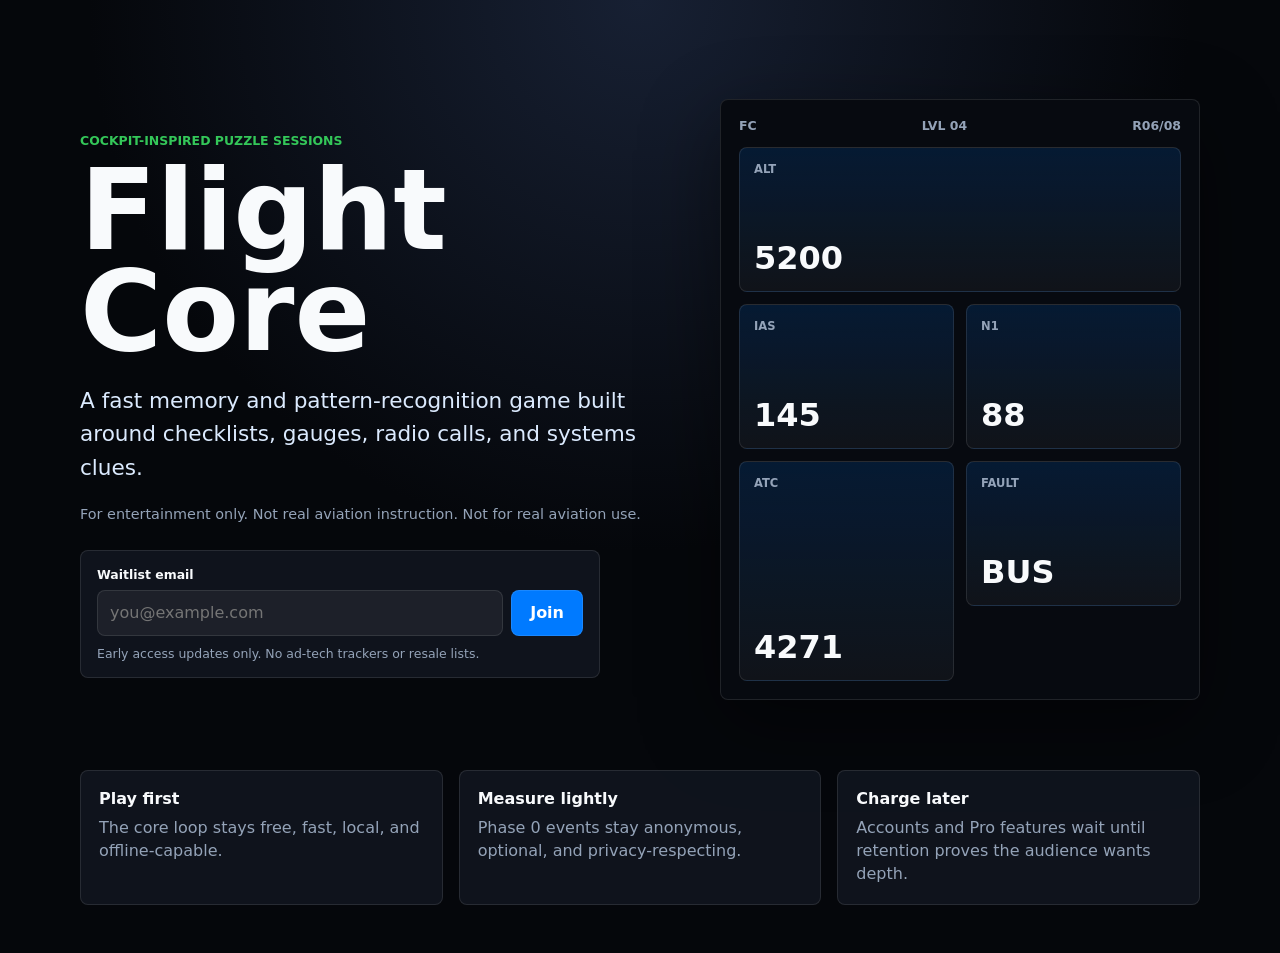
==== landing/index.html @ b2092a38 "Implement FlightCore roadmap foundation pass" ====
<!DOCTYPE html>
<html lang="en">
<head>
  <meta charset="UTF-8">
  <meta name="viewport" content="width=device-width, initial-scale=1.0">
  <title>Flight Core - Cockpit Challenge Game</title>
  <meta name="description" content="A cockpit-inspired memory challenge game for aviation and simulation enthusiasts.">
  <link rel="stylesheet" href="styles.css">
</head>
<body>
  <main class="landing-shell">
    <section class="hero" aria-labelledby="hero-title">
      <div class="hero-copy">
        <p class="eyebrow">Cockpit-inspired puzzle sessions</p>
        <h1 id="hero-title">Flight Core</h1>
        <p class="lede">A fast memory and pattern-recognition game built around checklists, gauges, radio calls, and systems clues.</p>
        <p class="disclaimer">For entertainment only. Not real aviation instruction. Not for real aviation use.</p>
        <form class="waitlist-card" action="mailto:hello@example.com" method="post" enctype="text/plain">
          <label for="waitlist-email">Waitlist email</label>
          <div class="form-row">
            <input id="waitlist-email" name="email" type="email" autocomplete="email" placeholder="you@example.com" required>
            <button type="submit">Join</button>
          </div>
          <p>Early access updates only. No ad-tech trackers or resale lists.</p>
        </form>
      </div>
      <div class="cockpit-preview" aria-label="Flight Core interface preview">
        <div class="preview-header"><span>FC</span><span>LVL 04</span><span>R06/08</span></div>
        <div class="preview-grid">
          <div class="preview-panel wide"><span>ALT</span><strong>5200</strong></div>
          <div class="preview-panel"><span>IAS</span><strong>145</strong></div>
          <div class="preview-panel"><span>N1</span><strong>88</strong></div>
          <div class="preview-panel tall"><span>ATC</span><strong>4271</strong></div>
          <div class="preview-panel"><span>FAULT</span><strong>BUS</strong></div>
        </div>
      </div>
    </section>
    <section class="proof-grid" aria-label="Launch plan">
      <article><h2>Play first</h2><p>The core loop stays free, fast, local, and offline-capable.</p></article>
      <article><h2>Measure lightly</h2><p>Phase 0 events stay anonymous, optional, and privacy-respecting.</p></article>
      <article><h2>Charge later</h2><p>Accounts and Pro features wait until retention proves the audience wants depth.</p></article>
    </section>
  </main>
</body>
</html>
---- landing/styles.css ----
:root {
  color-scheme: dark;
  --bg: #05070b;
  --panel: rgba(18, 24, 34, 0.78);
  --line: rgba(255, 255, 255, 0.1);
  --text: #f8fafc;
  --muted: #94a3b8;
  --blue: #007aff;
  --green: #34c759;
  font-family: Inter, ui-sans-serif, system-ui, -apple-system, BlinkMacSystemFont, "Segoe UI", sans-serif;
}
* { box-sizing: border-box; }
body { margin: 0; min-height: 100vh; background: radial-gradient(circle at 50% 0%, #172033 0%, var(--bg) 48%); color: var(--text); }
.landing-shell { width: min(1120px, calc(100% - 32px)); margin: 0 auto; padding: 48px 0; }
.hero { min-height: 78vh; display: grid; grid-template-columns: minmax(0, 1fr) minmax(320px, 480px); align-items: center; gap: 40px; }
.eyebrow { color: var(--green); text-transform: uppercase; font-size: 0.78rem; font-weight: 800; letter-spacing: 0; }
h1 { font-size: clamp(3rem, 9vw, 7rem); line-height: 0.9; margin: 0 0 20px; letter-spacing: 0; }
.lede { font-size: clamp(1.05rem, 2vw, 1.35rem); line-height: 1.55; max-width: 620px; color: #dbeafe; }
.disclaimer { color: var(--muted); font-size: 0.9rem; }
.waitlist-card { margin-top: 28px; padding: 16px; border: 1px solid var(--line); border-radius: 8px; background: var(--panel); max-width: 520px; }
.waitlist-card label { display: block; font-size: 0.78rem; font-weight: 800; margin-bottom: 8px; }
.form-row { display: flex; gap: 8px; }
input, button { min-height: 46px; border-radius: 8px; border: 1px solid var(--line); font: inherit; }
input { flex: 1; padding: 0 12px; background: rgba(255,255,255,0.06); color: var(--text); }
button { padding: 0 18px; background: var(--blue); color: white; font-weight: 800; cursor: pointer; }
.waitlist-card p { margin: 10px 0 0; color: var(--muted); font-size: 0.78rem; }
.cockpit-preview { border: 1px solid var(--line); border-radius: 8px; background: #070a10; padding: 18px; box-shadow: 0 24px 80px rgba(0,0,0,0.45); aspect-ratio: 4 / 5; }
.preview-header { display: flex; justify-content: space-between; color: var(--muted); font-size: 0.78rem; font-weight: 800; margin-bottom: 14px; }
.preview-grid { display: grid; grid-template-columns: repeat(2, 1fr); gap: 12px; height: calc(100% - 28px); }
.preview-panel { border: 1px solid var(--line); border-radius: 8px; background: linear-gradient(180deg, rgba(0,122,255,0.15), rgba(255,255,255,0.04)); padding: 14px; display: flex; flex-direction: column; justify-content: space-between; }
.preview-panel span { color: var(--muted); font-size: 0.72rem; font-weight: 800; }
.preview-panel strong { font-size: 2rem; }
.preview-panel.wide { grid-column: span 2; }
.preview-panel.tall { grid-row: span 2; }
.proof-grid { display: grid; grid-template-columns: repeat(3, 1fr); gap: 16px; margin-top: 20px; }
.proof-grid article { border: 1px solid var(--line); border-radius: 8px; background: var(--panel); padding: 18px; }
.proof-grid h2 { margin: 0 0 8px; font-size: 1rem; }
.proof-grid p { margin: 0; color: var(--muted); line-height: 1.45; }
@media (max-width: 820px) { .hero { grid-template-columns: 1fr; padding-top: 24px; } .proof-grid { grid-template-columns: 1fr; } }
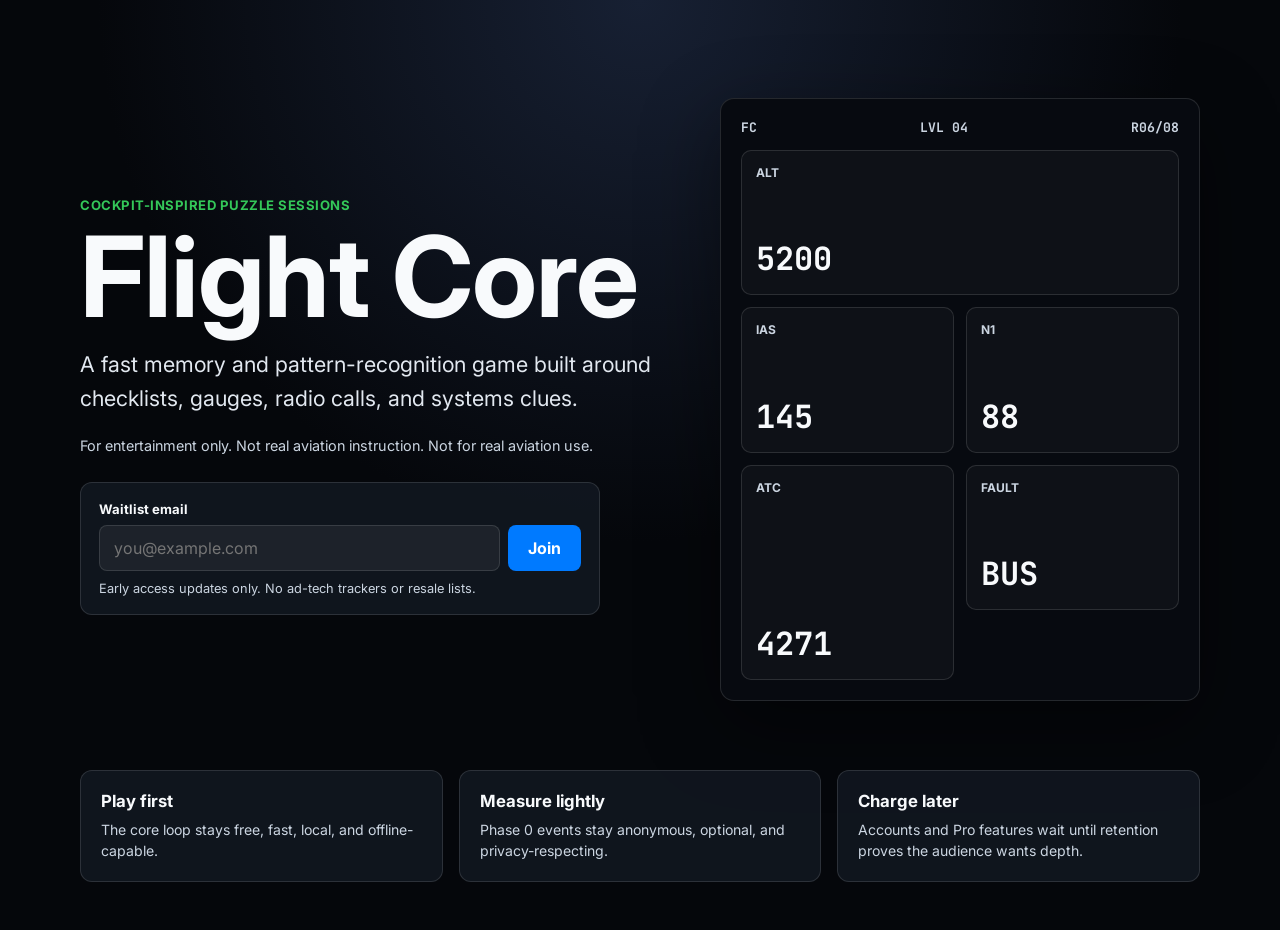
==== commit 29fafee6: "refactor(ui): normalize typography design tokens and upgrade contrast legibility across color themes" ====
--- a/landing/index.html
+++ b/landing/index.html
@@ -4,7 +4,9 @@
   <meta charset="UTF-8">
   <meta name="viewport" content="width=device-width, initial-scale=1.0">
   <title>Flight Core - Cockpit Challenge Game</title>
-  <meta name="description" content="A cockpit-inspired memory challenge game for aviation and simulation enthusiasts.">
+  <link rel="preconnect" href="https://fonts.googleapis.com">
+  <link rel="preconnect" href="https://fonts.gstatic.com" crossorigin>
+  <link href="https://fonts.googleapis.com/css2?family=Inter:wght@400;500;600;700&family=JetBrains+Mono:wght@500;600;700&display=swap" rel="stylesheet">
   <link rel="stylesheet" href="styles.css">
 </head>
 <body>
--- a/landing/styles.css
+++ b/landing/styles.css
@@ -1,39 +1,41 @@
 :root {
   color-scheme: dark;
   --bg: #05070b;
-  --panel: rgba(18, 24, 34, 0.78);
-  --line: rgba(255, 255, 255, 0.1);
+  --panel: rgba(18, 24, 34, 0.85);
+  --line: rgba(255, 255, 255, 0.12);
   --text: #f8fafc;
-  --muted: #94a3b8;
+  --muted: #cbd5e1;
   --blue: #007aff;
   --green: #34c759;
-  font-family: Inter, ui-sans-serif, system-ui, -apple-system, BlinkMacSystemFont, "Segoe UI", sans-serif;
+  --font-sans: Inter, ui-sans-serif, system-ui, -apple-system, BlinkMacSystemFont, "Segoe UI", sans-serif;
+  --font-mono: "JetBrains Mono", "SF Mono", "Roboto Mono", monospace;
+  font-family: var(--font-sans);
 }
 * { box-sizing: border-box; }
 body { margin: 0; min-height: 100vh; background: radial-gradient(circle at 50% 0%, #172033 0%, var(--bg) 48%); color: var(--text); }
 .landing-shell { width: min(1120px, calc(100% - 32px)); margin: 0 auto; padding: 48px 0; }
 .hero { min-height: 78vh; display: grid; grid-template-columns: minmax(0, 1fr) minmax(320px, 480px); align-items: center; gap: 40px; }
-.eyebrow { color: var(--green); text-transform: uppercase; font-size: 0.78rem; font-weight: 800; letter-spacing: 0; }
-h1 { font-size: clamp(3rem, 9vw, 7rem); line-height: 0.9; margin: 0 0 20px; letter-spacing: 0; }
-.lede { font-size: clamp(1.05rem, 2vw, 1.35rem); line-height: 1.55; max-width: 620px; color: #dbeafe; }
+.eyebrow { color: var(--green); text-transform: uppercase; font-size: 0.82rem; font-weight: 700; letter-spacing: 0.5px; }
+h1 { font-size: clamp(3rem, 9vw, 7rem); line-height: 0.9; margin: 0 0 20px; letter-spacing: -1px; }
+.lede { font-size: clamp(1.05rem, 2vw, 1.35rem); line-height: 1.55; max-width: 620px; color: #e2e8f0; }
 .disclaimer { color: var(--muted); font-size: 0.9rem; }
-.waitlist-card { margin-top: 28px; padding: 16px; border: 1px solid var(--line); border-radius: 8px; background: var(--panel); max-width: 520px; }
-.waitlist-card label { display: block; font-size: 0.78rem; font-weight: 800; margin-bottom: 8px; }
+.waitlist-card { margin-top: 28px; padding: 18px; border: 1px solid var(--line); border-radius: 12px; background: var(--panel); max-width: 520px; }
+.waitlist-card label { display: block; font-size: 0.82rem; font-weight: 700; margin-bottom: 8px; }
 .form-row { display: flex; gap: 8px; }
 input, button { min-height: 46px; border-radius: 8px; border: 1px solid var(--line); font: inherit; }
-input { flex: 1; padding: 0 12px; background: rgba(255,255,255,0.06); color: var(--text); }
-button { padding: 0 18px; background: var(--blue); color: white; font-weight: 800; cursor: pointer; }
-.waitlist-card p { margin: 10px 0 0; color: var(--muted); font-size: 0.78rem; }
-.cockpit-preview { border: 1px solid var(--line); border-radius: 8px; background: #070a10; padding: 18px; box-shadow: 0 24px 80px rgba(0,0,0,0.45); aspect-ratio: 4 / 5; }
-.preview-header { display: flex; justify-content: space-between; color: var(--muted); font-size: 0.78rem; font-weight: 800; margin-bottom: 14px; }
+input { flex: 1; padding: 0 14px; background: rgba(255,255,255,0.06); color: var(--text); }
+button { padding: 0 20px; background: var(--blue); color: white; font-weight: 700; cursor: pointer; border: none; }
+.waitlist-card p { margin: 10px 0 0; color: var(--muted); font-size: 0.8rem; }
+.cockpit-preview { border: 1px solid var(--line); border-radius: 14px; background: #070a10; padding: 20px; box-shadow: 0 24px 80px rgba(0,0,0,0.45); aspect-ratio: 4 / 5; }
+.preview-header { display: flex; justify-content: space-between; color: var(--muted); font-family: var(--font-mono); font-size: 0.82rem; font-weight: 700; margin-bottom: 14px; }
 .preview-grid { display: grid; grid-template-columns: repeat(2, 1fr); gap: 12px; height: calc(100% - 28px); }
-.preview-panel { border: 1px solid var(--line); border-radius: 8px; background: linear-gradient(180deg, rgba(0,122,255,0.15), rgba(255,255,255,0.04)); padding: 14px; display: flex; flex-direction: column; justify-content: space-between; }
-.preview-panel span { color: var(--muted); font-size: 0.72rem; font-weight: 800; }
-.preview-panel strong { font-size: 2rem; }
+.preview-panel { border: 1px solid var(--line); border-radius: 10px; background: rgba(255,255,255,0.03); padding: 14px; display: flex; flex-direction: column; justify-content: space-between; }
+.preview-panel span { color: var(--muted); font-size: 0.75rem; font-weight: 700; }
+.preview-panel strong { font-family: var(--font-mono); font-size: 2rem; font-weight: 700; }
 .preview-panel.wide { grid-column: span 2; }
 .preview-panel.tall { grid-row: span 2; }
 .proof-grid { display: grid; grid-template-columns: repeat(3, 1fr); gap: 16px; margin-top: 20px; }
-.proof-grid article { border: 1px solid var(--line); border-radius: 8px; background: var(--panel); padding: 18px; }
-.proof-grid h2 { margin: 0 0 8px; font-size: 1rem; }
-.proof-grid p { margin: 0; color: var(--muted); line-height: 1.45; }
+.proof-grid article { border: 1px solid var(--line); border-radius: 12px; background: var(--panel); padding: 20px; }
+.proof-grid h2 { margin: 0 0 8px; font-size: 1.05rem; }
+.proof-grid p { margin: 0; color: var(--muted); line-height: 1.5; font-size: 0.88rem; }
 @media (max-width: 820px) { .hero { grid-template-columns: 1fr; padding-top: 24px; } .proof-grid { grid-template-columns: 1fr; } }
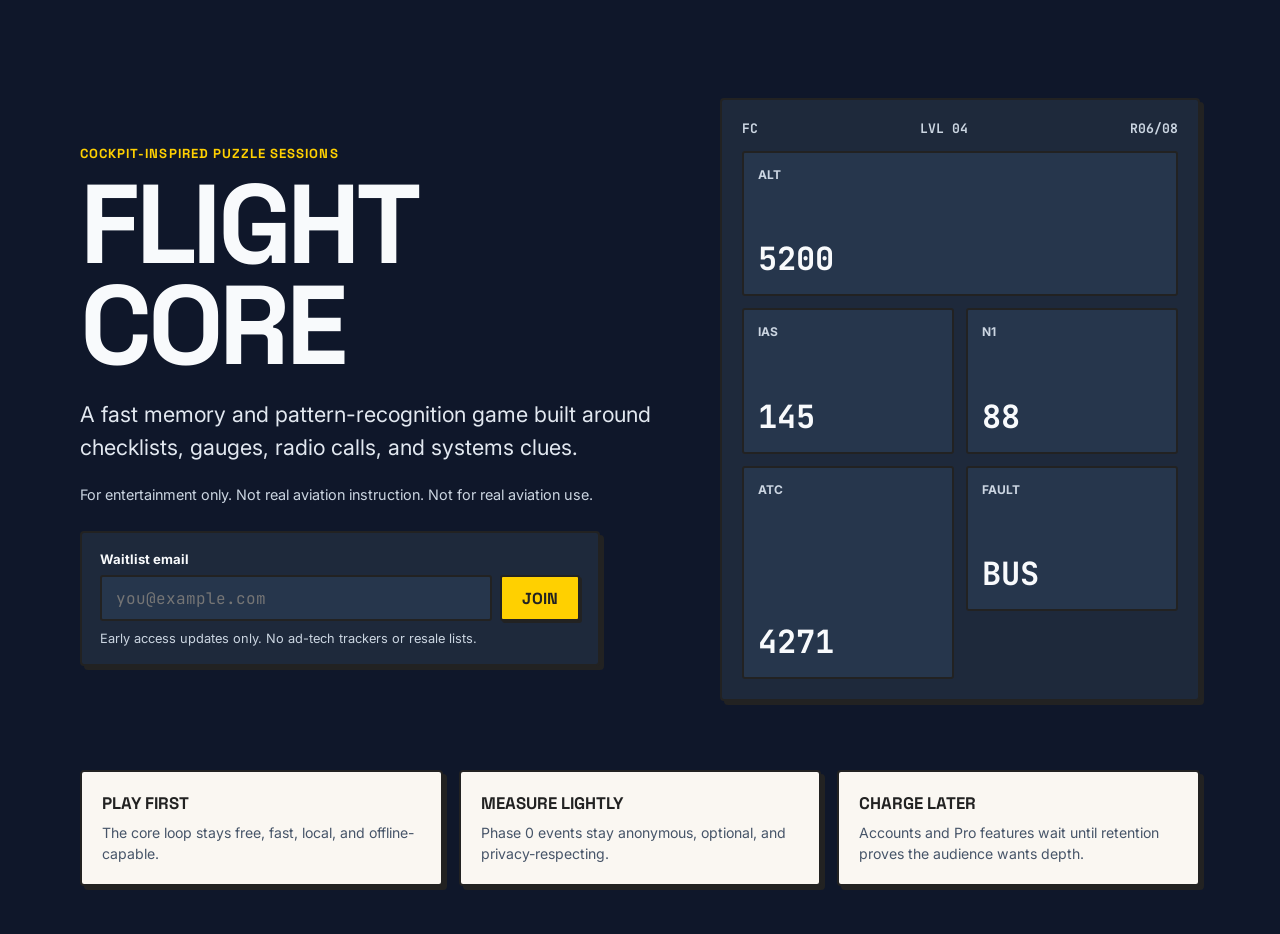
==== commit 129a2cb6: "feat: apply aptitude CI and harden error handling" ====
--- a/landing/index.html
+++ b/landing/index.html
@@ -6,7 +6,7 @@
   <title>Flight Core - Cockpit Challenge Game</title>
   <link rel="preconnect" href="https://fonts.googleapis.com">
   <link rel="preconnect" href="https://fonts.gstatic.com" crossorigin>
-  <link href="https://fonts.googleapis.com/css2?family=Inter:wght@400;500;600;700&family=JetBrains+Mono:wght@500;600;700&display=swap" rel="stylesheet">
+  <link href="https://fonts.googleapis.com/css2?family=Inter:wght@400;500;600;700&family=JetBrains+Mono:wght@500;600;700&family=Space+Grotesk:wght@500;600;700&display=swap" rel="stylesheet">
   <link rel="stylesheet" href="styles.css">
 </head>
 <body>
--- a/landing/styles.css
+++ b/landing/styles.css
@@ -39,3 +39,99 @@
 .proof-grid h2 { margin: 0 0 8px; font-size: 1.05rem; }
 .proof-grid p { margin: 0; color: var(--muted); line-height: 1.5; font-size: 0.88rem; }
 @media (max-width: 820px) { .hero { grid-template-columns: 1fr; padding-top: 24px; } .proof-grid { grid-template-columns: 1fr; } }
+
+/* Aptitude Companion Suite CI */
+:root {
+  --ci-yellow: #ffd000;
+  --ci-ink: #222222;
+  --ci-canvas: #0f172a;
+  --ci-surface: #1e293b;
+  --ci-green: #10b981;
+  --font-display: 'Space Grotesk', var(--font-sans), sans-serif;
+}
+
+body {
+  background: var(--ci-canvas);
+  color: var(--text);
+}
+
+h1,
+h2,
+button,
+.eyebrow {
+  font-family: var(--font-display);
+  text-transform: uppercase;
+}
+
+.eyebrow {
+  color: var(--ci-yellow);
+  letter-spacing: 0.08em;
+}
+
+h1 {
+  letter-spacing: -0.04em;
+}
+
+.lede {
+  color: #e2e8f0;
+}
+
+.waitlist-card,
+.cockpit-preview,
+.proof-grid article {
+  border: 2px solid var(--ci-ink);
+  border-radius: 4px;
+  background: var(--ci-surface);
+  box-shadow: 4px 4px 0 var(--ci-ink);
+}
+
+input,
+button {
+  border-radius: 3px;
+  border: 2px solid var(--ci-ink);
+}
+
+input {
+  background: #26364c;
+  color: #f8fafc;
+  font-family: var(--font-mono);
+}
+
+button {
+  background: var(--ci-yellow);
+  color: var(--ci-ink);
+  box-shadow: 2px 2px 0 var(--ci-ink);
+}
+
+button:active {
+  transform: translate(2px, 2px);
+  box-shadow: none;
+}
+
+.cockpit-preview {
+  background: var(--ci-surface);
+}
+
+.preview-panel {
+  border: 2px solid var(--ci-ink);
+  border-radius: 3px;
+  background: #26364c;
+}
+
+.preview-header,
+.preview-panel strong {
+  font-family: var(--font-mono);
+}
+
+.preview-panel span {
+  color: #cbd5e1;
+}
+
+.proof-grid article {
+  background: #faf7f2;
+  color: var(--ci-ink);
+}
+
+.proof-grid p {
+  color: #475569;
+}
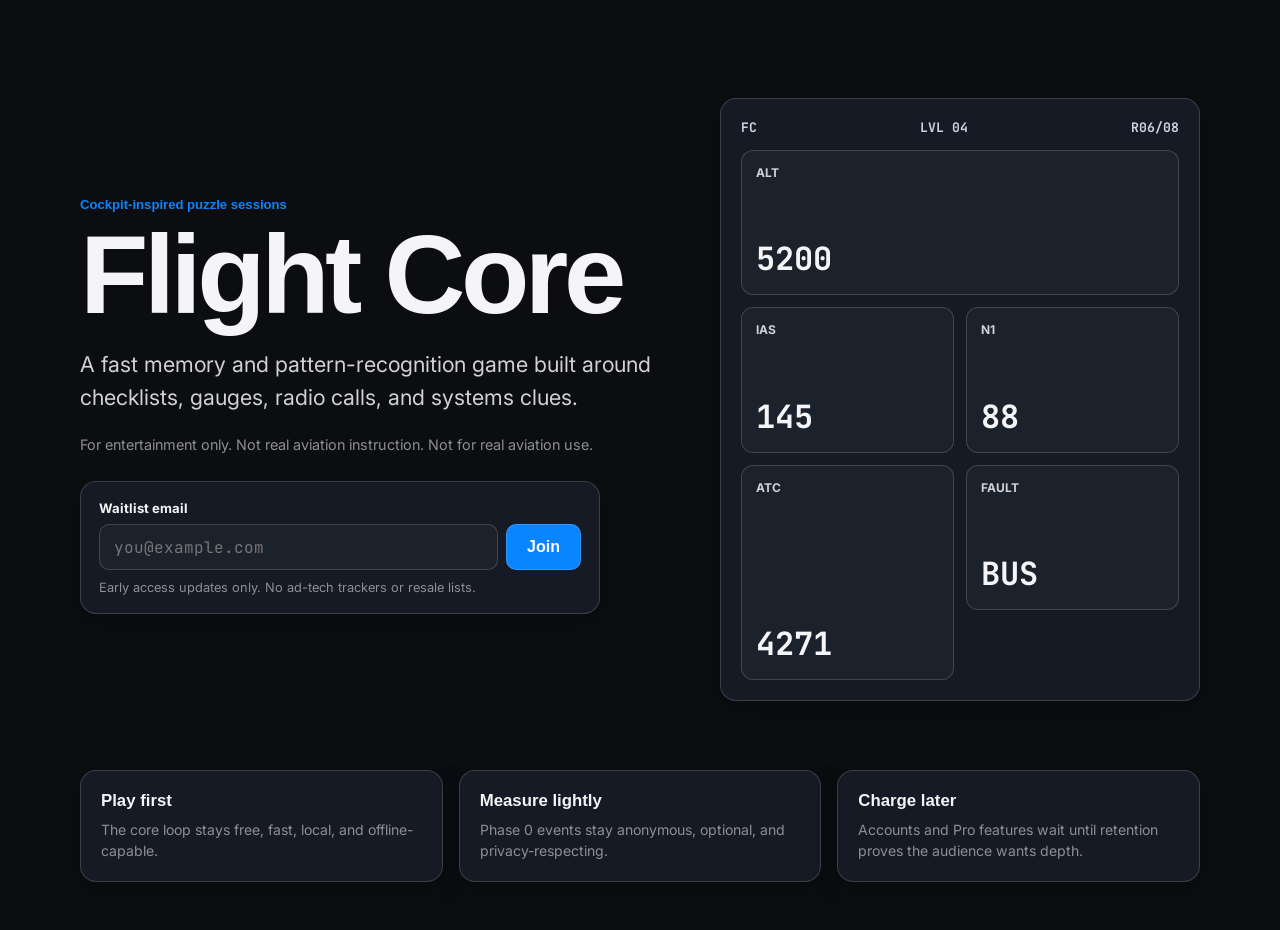
==== commit 7a8489fd: "feat(ui): refresh theme and wire trace crossings" ====
--- a/landing/index.html
+++ b/landing/index.html
@@ -6,7 +6,7 @@
   <title>Flight Core - Cockpit Challenge Game</title>
   <link rel="preconnect" href="https://fonts.googleapis.com">
   <link rel="preconnect" href="https://fonts.gstatic.com" crossorigin>
-  <link href="https://fonts.googleapis.com/css2?family=Inter:wght@400;500;600;700&family=JetBrains+Mono:wght@500;600;700&family=Space+Grotesk:wght@500;600;700&display=swap" rel="stylesheet">
+  <link href="https://fonts.googleapis.com/css2?family=Inter:wght@400;500;600;700&family=JetBrains+Mono:wght@500;600;700&display=swap" rel="stylesheet">
   <link rel="stylesheet" href="styles.css">
 </head>
 <body>
--- a/landing/styles.css
+++ b/landing/styles.css
@@ -40,19 +40,23 @@
 .proof-grid p { margin: 0; color: var(--muted); line-height: 1.5; font-size: 0.88rem; }
 @media (max-width: 820px) { .hero { grid-template-columns: 1fr; padding-top: 24px; } .proof-grid { grid-template-columns: 1fr; } }
 
-/* Aptitude Companion Suite CI */
+/* Apple Human Interface Guidelines */
 :root {
-  --ci-yellow: #ffd000;
-  --ci-ink: #222222;
-  --ci-canvas: #0f172a;
-  --ci-surface: #1e293b;
-  --ci-green: #10b981;
-  --font-display: 'Space Grotesk', var(--font-sans), sans-serif;
+  --apple-blue: #0a84ff;
+  --apple-bg: #0b0d10;
+  --apple-surface: #151a24;
+  --apple-elevated: #1c222c;
+  --apple-border: rgba(255, 255, 255, 0.16);
+  --apple-text: #f5f5f7;
+  --apple-secondary: #d1d1d6;
+  --apple-muted: #8e8e93;
+  --apple-shadow: 0 8px 24px rgba(0, 0, 0, 0.22);
+  --font-display: -apple-system, BlinkMacSystemFont, "SF Pro Display", "SF Pro Text", "Segoe UI", sans-serif;
 }
 
 body {
-  background: var(--ci-canvas);
-  color: var(--text);
+  background: var(--apple-bg);
+  color: var(--apple-text);
 }
 
 h1,
@@ -60,12 +64,12 @@
 button,
 .eyebrow {
   font-family: var(--font-display);
-  text-transform: uppercase;
+  text-transform: none;
 }
 
 .eyebrow {
-  color: var(--ci-yellow);
-  letter-spacing: 0.08em;
+  color: var(--apple-blue);
+  letter-spacing: 0;
 }
 
 h1 {
@@ -73,49 +77,55 @@
 }
 
 .lede {
-  color: #e2e8f0;
+  color: var(--apple-secondary);
+}
+
+.disclaimer,
+.waitlist-card p,
+.proof-grid p {
+  color: var(--apple-muted);
 }
 
 .waitlist-card,
 .cockpit-preview,
 .proof-grid article {
-  border: 2px solid var(--ci-ink);
-  border-radius: 4px;
-  background: var(--ci-surface);
-  box-shadow: 4px 4px 0 var(--ci-ink);
+  border: 1px solid var(--apple-border);
+  border-radius: 16px;
+  background: var(--apple-surface);
+  box-shadow: var(--apple-shadow);
 }
 
 input,
 button {
-  border-radius: 3px;
-  border: 2px solid var(--ci-ink);
+  border-radius: 10px;
+  border: 1px solid var(--apple-border);
 }
 
 input {
-  background: #26364c;
-  color: #f8fafc;
+  background: var(--apple-elevated);
+  color: var(--apple-text);
   font-family: var(--font-mono);
 }
 
 button {
-  background: var(--ci-yellow);
-  color: var(--ci-ink);
-  box-shadow: 2px 2px 0 var(--ci-ink);
+  background: var(--apple-blue);
+  color: #ffffff;
+  box-shadow: none;
 }
 
 button:active {
-  transform: translate(2px, 2px);
+  transform: scale(0.98);
   box-shadow: none;
 }
 
 .cockpit-preview {
-  background: var(--ci-surface);
+  background: var(--apple-surface);
 }
 
 .preview-panel {
-  border: 2px solid var(--ci-ink);
-  border-radius: 3px;
-  background: #26364c;
+  border: 1px solid var(--apple-border);
+  border-radius: 12px;
+  background: var(--apple-elevated);
 }
 
 .preview-header,
@@ -124,14 +134,20 @@
 }
 
 .preview-panel span {
-  color: #cbd5e1;
+  color: var(--apple-secondary);
 }
 
 .proof-grid article {
-  background: #faf7f2;
-  color: var(--ci-ink);
+  background: var(--apple-surface);
+  color: var(--apple-text);
 }
 
 .proof-grid p {
-  color: #475569;
+  color: var(--apple-muted);
 }
+
+input:focus-visible,
+button:focus-visible {
+  outline: 3px solid rgba(10, 132, 255, 0.45);
+  outline-offset: 2px;
+}
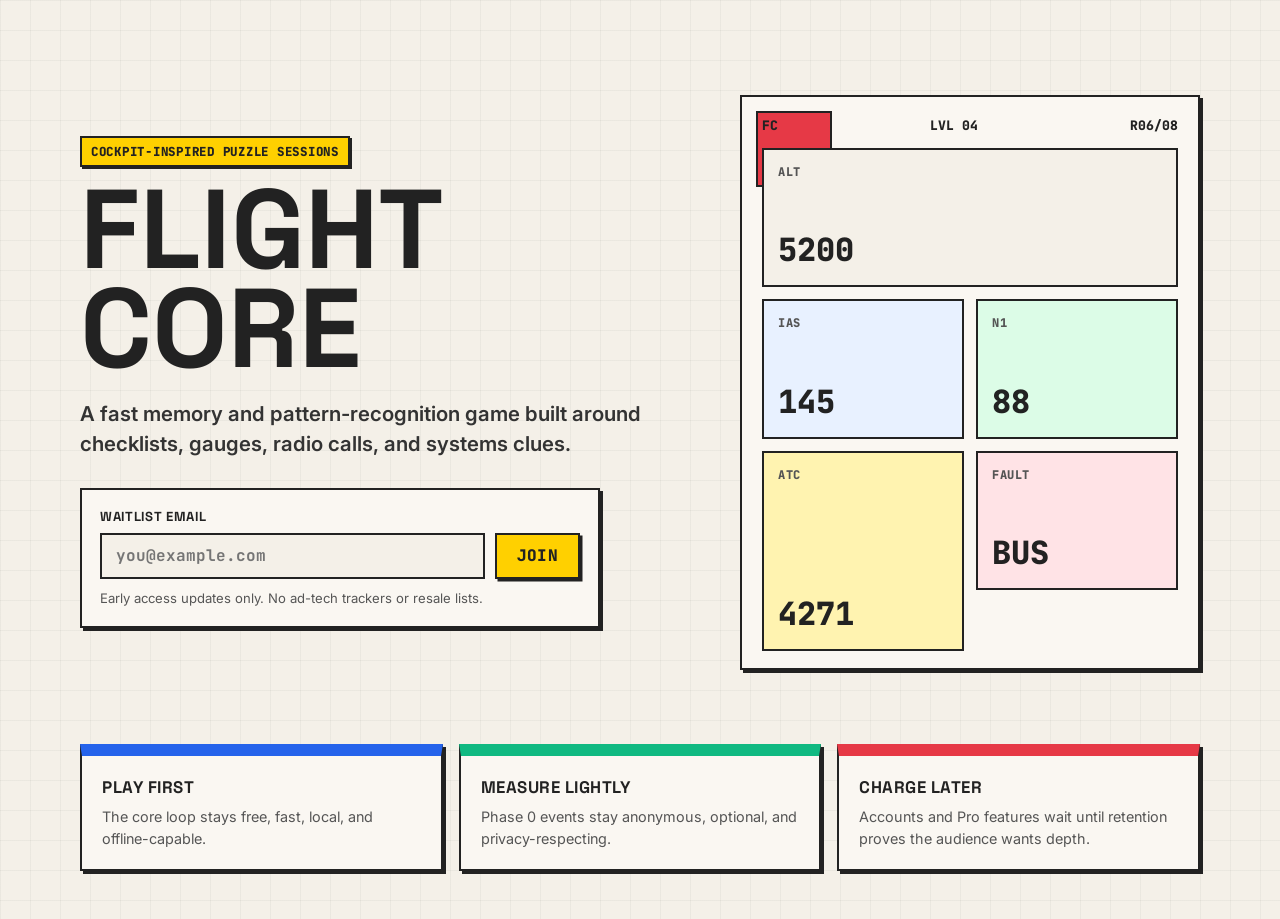
==== commit 59688d62: "feat(ui): align Bauhaus theme and session focus" ====
--- a/landing/index.html
+++ b/landing/index.html
@@ -6,7 +6,7 @@
   <title>Flight Core - Cockpit Challenge Game</title>
   <link rel="preconnect" href="https://fonts.googleapis.com">
   <link rel="preconnect" href="https://fonts.gstatic.com" crossorigin>
-  <link href="https://fonts.googleapis.com/css2?family=Inter:wght@400;500;600;700&family=JetBrains+Mono:wght@500;600;700&display=swap" rel="stylesheet">
+  <link href="https://fonts.googleapis.com/css2?family=Inter:wght@400;500;600;700;800&family=JetBrains+Mono:wght@500;600;700;800&family=Space+Grotesk:wght@700;800&display=swap" rel="stylesheet">
   <link rel="stylesheet" href="styles.css">
 </head>
 <body>
@@ -16,7 +16,6 @@
         <p class="eyebrow">Cockpit-inspired puzzle sessions</p>
         <h1 id="hero-title">Flight Core</h1>
         <p class="lede">A fast memory and pattern-recognition game built around checklists, gauges, radio calls, and systems clues.</p>
-        <p class="disclaimer">For entertainment only. Not real aviation instruction. Not for real aviation use.</p>
         <form class="waitlist-card" action="mailto:hello@example.com" method="post" enctype="text/plain">
           <label for="waitlist-email">Waitlist email</label>
           <div class="form-row">
--- a/landing/styles.css
+++ b/landing/styles.css
@@ -1,153 +1,275 @@
 :root {
-  color-scheme: dark;
-  --bg: #05070b;
-  --panel: rgba(18, 24, 34, 0.85);
-  --line: rgba(255, 255, 255, 0.12);
-  --text: #f8fafc;
-  --muted: #cbd5e1;
-  --blue: #007aff;
-  --green: #34c759;
-  --font-sans: Inter, ui-sans-serif, system-ui, -apple-system, BlinkMacSystemFont, "Segoe UI", sans-serif;
-  --font-mono: "JetBrains Mono", "SF Mono", "Roboto Mono", monospace;
+  color-scheme: light;
+  --bg-paper: #f4f0e8;
+  --bg-card: #faf7f2;
+  --ink: #222222;
+  --muted: #555555;
+  --yellow: #ffd000;
+  --red: #e63946;
+  --green: #10b981;
+  --blue: #2563eb;
+  --grid: rgba(34, 34, 34, 0.045);
+  --font-display: 'Space Grotesk', 'Inter', -apple-system, BlinkMacSystemFont, 'Segoe UI', sans-serif;
+  --font-sans: 'Inter', -apple-system, BlinkMacSystemFont, 'Segoe UI', sans-serif;
+  --font-mono: 'JetBrains Mono', 'SF Mono', 'Roboto Mono', monospace;
   font-family: var(--font-sans);
 }
+
 * { box-sizing: border-box; }
-body { margin: 0; min-height: 100vh; background: radial-gradient(circle at 50% 0%, #172033 0%, var(--bg) 48%); color: var(--text); }
-.landing-shell { width: min(1120px, calc(100% - 32px)); margin: 0 auto; padding: 48px 0; }
-.hero { min-height: 78vh; display: grid; grid-template-columns: minmax(0, 1fr) minmax(320px, 480px); align-items: center; gap: 40px; }
-.eyebrow { color: var(--green); text-transform: uppercase; font-size: 0.82rem; font-weight: 700; letter-spacing: 0.5px; }
-h1 { font-size: clamp(3rem, 9vw, 7rem); line-height: 0.9; margin: 0 0 20px; letter-spacing: -1px; }
-.lede { font-size: clamp(1.05rem, 2vw, 1.35rem); line-height: 1.55; max-width: 620px; color: #e2e8f0; }
-.disclaimer { color: var(--muted); font-size: 0.9rem; }
-.waitlist-card { margin-top: 28px; padding: 18px; border: 1px solid var(--line); border-radius: 12px; background: var(--panel); max-width: 520px; }
-.waitlist-card label { display: block; font-size: 0.82rem; font-weight: 700; margin-bottom: 8px; }
-.form-row { display: flex; gap: 8px; }
-input, button { min-height: 46px; border-radius: 8px; border: 1px solid var(--line); font: inherit; }
-input { flex: 1; padding: 0 14px; background: rgba(255,255,255,0.06); color: var(--text); }
-button { padding: 0 20px; background: var(--blue); color: white; font-weight: 700; cursor: pointer; border: none; }
-.waitlist-card p { margin: 10px 0 0; color: var(--muted); font-size: 0.8rem; }
-.cockpit-preview { border: 1px solid var(--line); border-radius: 14px; background: #070a10; padding: 20px; box-shadow: 0 24px 80px rgba(0,0,0,0.45); aspect-ratio: 4 / 5; }
-.preview-header { display: flex; justify-content: space-between; color: var(--muted); font-family: var(--font-mono); font-size: 0.82rem; font-weight: 700; margin-bottom: 14px; }
-.preview-grid { display: grid; grid-template-columns: repeat(2, 1fr); gap: 12px; height: calc(100% - 28px); }
-.preview-panel { border: 1px solid var(--line); border-radius: 10px; background: rgba(255,255,255,0.03); padding: 14px; display: flex; flex-direction: column; justify-content: space-between; }
-.preview-panel span { color: var(--muted); font-size: 0.75rem; font-weight: 700; }
-.preview-panel strong { font-family: var(--font-mono); font-size: 2rem; font-weight: 700; }
-.preview-panel.wide { grid-column: span 2; }
-.preview-panel.tall { grid-row: span 2; }
-.proof-grid { display: grid; grid-template-columns: repeat(3, 1fr); gap: 16px; margin-top: 20px; }
-.proof-grid article { border: 1px solid var(--line); border-radius: 12px; background: var(--panel); padding: 20px; }
-.proof-grid h2 { margin: 0 0 8px; font-size: 1.05rem; }
-.proof-grid p { margin: 0; color: var(--muted); line-height: 1.5; font-size: 0.88rem; }
-@media (max-width: 820px) { .hero { grid-template-columns: 1fr; padding-top: 24px; } .proof-grid { grid-template-columns: 1fr; } }
-
-/* Apple Human Interface Guidelines */
-:root {
-  --apple-blue: #0a84ff;
-  --apple-bg: #0b0d10;
-  --apple-surface: #151a24;
-  --apple-elevated: #1c222c;
-  --apple-border: rgba(255, 255, 255, 0.16);
-  --apple-text: #f5f5f7;
-  --apple-secondary: #d1d1d6;
-  --apple-muted: #8e8e93;
-  --apple-shadow: 0 8px 24px rgba(0, 0, 0, 0.22);
-  --font-display: -apple-system, BlinkMacSystemFont, "SF Pro Display", "SF Pro Text", "Segoe UI", sans-serif;
-}
 
 body {
-  background: var(--apple-bg);
-  color: var(--apple-text);
-}
-
-h1,
-h2,
-button,
+  margin: 0;
+  min-height: 100vh;
+  background:
+    linear-gradient(90deg, var(--grid) 1px, transparent 1px),
+    linear-gradient(180deg, var(--grid) 1px, transparent 1px),
+    var(--bg-paper);
+  background-size: 30px 30px;
+  color: var(--ink);
+}
+
+.landing-shell {
+  width: min(1120px, calc(100% - 32px));
+  margin: 0 auto;
+  padding: 40px 0 48px;
+}
+
+.hero {
+  min-height: 76vh;
+  display: grid;
+  grid-template-columns: minmax(0, 1fr) minmax(320px, 460px);
+  align-items: center;
+  gap: 40px;
+}
+
 .eyebrow {
+  display: inline-flex;
+  margin: 0 0 14px;
+  padding: 5px 9px;
+  background: var(--yellow);
+  border: 2px solid var(--ink);
+  box-shadow: 2px 2px 0 0 var(--ink);
+  color: var(--ink);
+  font-family: var(--font-mono);
+  font-size: 0.78rem;
+  font-weight: 800;
+  letter-spacing: 0.06em;
+  text-transform: uppercase;
+}
+
+h1 {
+  max-width: 760px;
+  margin: 0 0 18px;
+  color: var(--ink);
   font-family: var(--font-display);
-  text-transform: none;
-}
-
-.eyebrow {
-  color: var(--apple-blue);
+  font-size: clamp(3rem, 9vw, 7rem);
+  font-weight: 800;
   letter-spacing: 0;
-}
-
-h1 {
-  letter-spacing: -0.04em;
+  line-height: 0.88;
+  text-transform: uppercase;
 }
 
 .lede {
-  color: var(--apple-secondary);
-}
-
-.disclaimer,
-.waitlist-card p,
-.proof-grid p {
-  color: var(--apple-muted);
+  max-width: 620px;
+  color: #333333;
+  font-size: clamp(1.05rem, 2vw, 1.28rem);
+  font-weight: 600;
+  line-height: 1.5;
+}
+
+.disclaimer {
+  max-width: 600px;
+  color: var(--muted);
+  font-size: 0.9rem;
+  line-height: 1.45;
 }
 
 .waitlist-card,
 .cockpit-preview,
 .proof-grid article {
-  border: 1px solid var(--apple-border);
-  border-radius: 16px;
-  background: var(--apple-surface);
-  box-shadow: var(--apple-shadow);
-}
+  background: var(--bg-card);
+  border: 2.5px solid var(--ink);
+  border-radius: 0;
+  box-shadow: 3px 3px 0 0 var(--ink);
+}
+
+.waitlist-card {
+  max-width: 520px;
+  margin-top: 28px;
+  padding: 18px;
+}
+
+.waitlist-card label {
+  display: block;
+  margin-bottom: 8px;
+  font-family: var(--font-display);
+  font-size: 0.82rem;
+  font-weight: 800;
+  letter-spacing: 0.05em;
+  text-transform: uppercase;
+}
+
+.form-row { display: flex; gap: 10px; }
 
 input,
 button {
-  border-radius: 10px;
-  border: 1px solid var(--apple-border);
+  min-height: 46px;
+  border: 2px solid var(--ink);
+  border-radius: 0;
+  font: inherit;
 }
 
 input {
-  background: var(--apple-elevated);
-  color: var(--apple-text);
-  font-family: var(--font-mono);
+  flex: 1;
+  min-width: 0;
+  padding: 0 14px;
+  background: var(--bg-paper);
+  color: var(--ink);
+  font-family: var(--font-mono);
+  font-weight: 700;
 }
 
 button {
-  background: var(--apple-blue);
-  color: #ffffff;
-  box-shadow: none;
-}
-
-button:active {
-  transform: scale(0.98);
-  box-shadow: none;
+  padding: 0 20px;
+  background: var(--yellow);
+  color: var(--ink);
+  box-shadow: 2.5px 2.5px 0 0 var(--ink);
+  cursor: pointer;
+  font-family: var(--font-mono);
+  font-weight: 800;
+  letter-spacing: 0.02em;
+  text-transform: uppercase;
+  transition: transform 120ms ease, box-shadow 120ms ease, background-color 120ms ease;
+}
+
+button:hover { background: var(--ink); color: #ffffff; }
+button:active { transform: translate(1.5px, 1.5px); box-shadow: 1px 1px 0 0 var(--ink); }
+
+.waitlist-card p {
+  margin: 10px 0 0;
+  color: var(--muted);
+  font-size: 0.82rem;
+  line-height: 1.45;
 }
 
 .cockpit-preview {
-  background: var(--apple-surface);
+  position: relative;
+  aspect-ratio: 4 / 5;
+  padding: 20px;
+  overflow: hidden;
+}
+
+.cockpit-preview::before {
+  content: '';
+  position: absolute;
+  inset: 14px auto auto 14px;
+  width: 72px;
+  height: 72px;
+  background: var(--red);
+  border: 2px solid var(--ink);
+  z-index: 0;
+}
+
+.preview-header,
+.preview-grid { position: relative; z-index: 1; }
+
+.preview-header {
+  display: flex;
+  justify-content: space-between;
+  margin-bottom: 14px;
+  color: var(--ink);
+  font-family: var(--font-mono);
+  font-size: 0.82rem;
+  font-weight: 800;
+}
+
+.preview-grid {
+  display: grid;
+  grid-template-columns: repeat(2, 1fr);
+  gap: 12px;
+  height: calc(100% - 28px);
 }
 
 .preview-panel {
-  border: 1px solid var(--apple-border);
-  border-radius: 12px;
-  background: var(--apple-elevated);
-}
-
-.preview-header,
+  display: flex;
+  flex-direction: column;
+  justify-content: space-between;
+  padding: 14px;
+  background: var(--bg-paper);
+  border: 2px solid var(--ink);
+  border-radius: 0;
+}
+
+.preview-panel:nth-child(2) { background: #e8f1ff; }
+.preview-panel:nth-child(3) { background: #dcfce7; }
+.preview-panel:nth-child(4) { background: #fff3b0; }
+.preview-panel:nth-child(5) { background: #ffe3e6; }
+
+.preview-panel span {
+  color: var(--muted);
+  font-family: var(--font-mono);
+  font-size: 0.75rem;
+  font-weight: 800;
+  letter-spacing: 0.05em;
+}
+
 .preview-panel strong {
-  font-family: var(--font-mono);
-}
-
-.preview-panel span {
-  color: var(--apple-secondary);
-}
-
-.proof-grid article {
-  background: var(--apple-surface);
-  color: var(--apple-text);
+  color: var(--ink);
+  font-family: var(--font-mono);
+  font-size: 2rem;
+  font-weight: 800;
+}
+
+.preview-panel.wide { grid-column: span 2; }
+.preview-panel.tall { grid-row: span 2; }
+
+.proof-grid {
+  display: grid;
+  grid-template-columns: repeat(3, 1fr);
+  gap: 16px;
+  margin-top: 20px;
+}
+
+.proof-grid article { padding: 20px; }
+.proof-grid article:nth-child(1) { border-top: 12px solid var(--blue); }
+.proof-grid article:nth-child(2) { border-top: 12px solid var(--green); }
+.proof-grid article:nth-child(3) { border-top: 12px solid var(--red); }
+
+.proof-grid h2 {
+  margin: 0 0 8px;
+  color: var(--ink);
+  font-family: var(--font-display);
+  font-size: 1.05rem;
+  font-weight: 800;
+  letter-spacing: 0.03em;
+  text-transform: uppercase;
 }
 
 .proof-grid p {
-  color: var(--apple-muted);
+  margin: 0;
+  color: var(--muted);
+  font-size: 0.9rem;
+  line-height: 1.5;
 }
 
 input:focus-visible,
-button:focus-visible {
-  outline: 3px solid rgba(10, 132, 255, 0.45);
-  outline-offset: 2px;
-}
+button:focus-visible,
+a:focus-visible {
+  outline: 3px solid var(--yellow);
+  outline-offset: 3px;
+}
+
+@media (max-width: 820px) {
+  .hero { grid-template-columns: 1fr; padding-top: 24px; }
+  .proof-grid { grid-template-columns: 1fr; }
+  .form-row { flex-direction: column; }
+}
+
+@media (prefers-reduced-motion: reduce) {
+  *, *::before, *::after {
+    transition-duration: 0.01ms !important;
+    animation-duration: 0.01ms !important;
+    animation-iteration-count: 1 !important;
+    scroll-behavior: auto !important;
+  }
+}
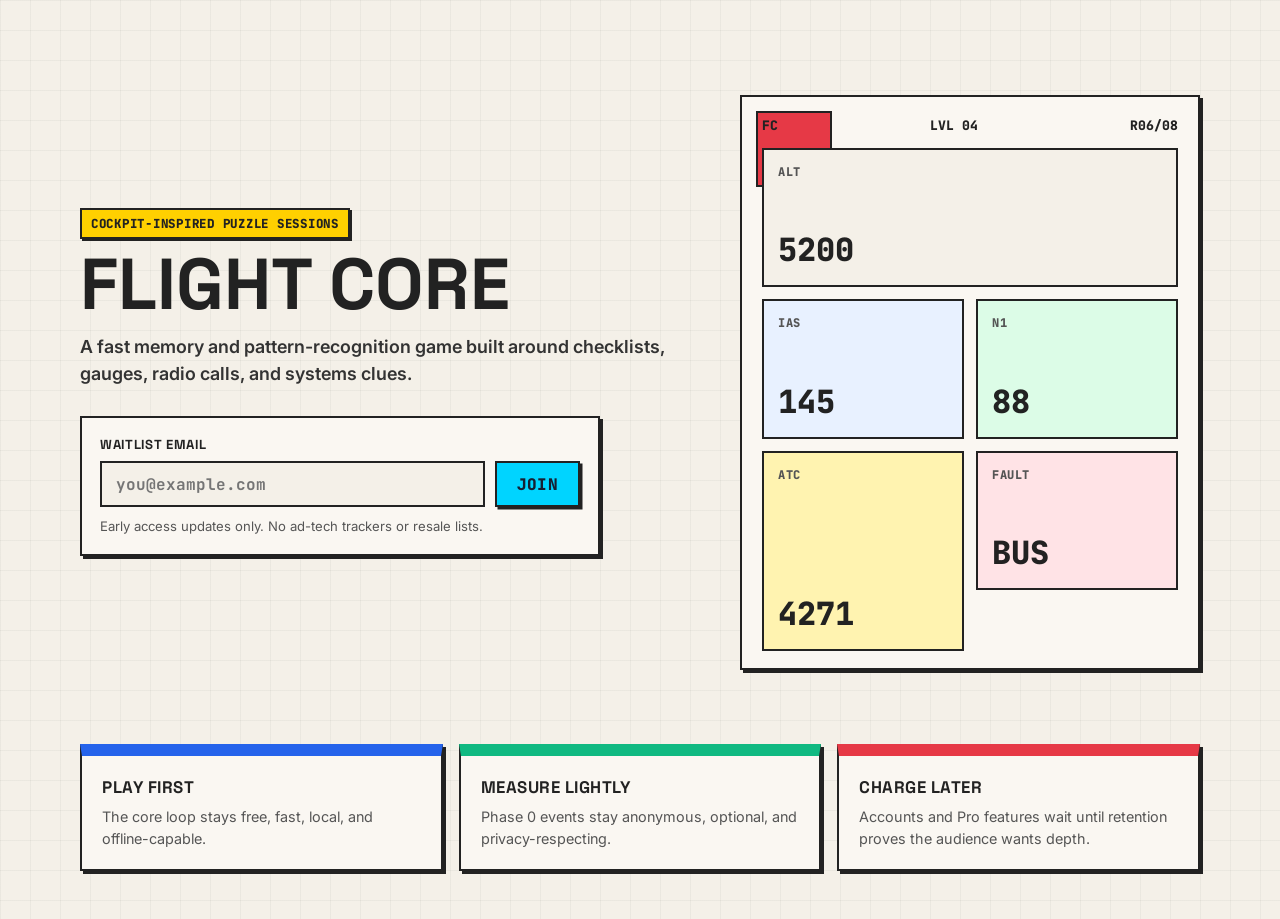
==== commit 3769d7c1: "feat(ui): align app family accent system" ====
--- a/landing/index.html
+++ b/landing/index.html
@@ -6,7 +6,7 @@
   <title>Flight Core - Cockpit Challenge Game</title>
   <link rel="preconnect" href="https://fonts.googleapis.com">
   <link rel="preconnect" href="https://fonts.gstatic.com" crossorigin>
-  <link href="https://fonts.googleapis.com/css2?family=Inter:wght@400;500;600;700;800&family=JetBrains+Mono:wght@500;600;700;800&family=Space+Grotesk:wght@700;800&display=swap" rel="stylesheet">
+  <link href="https://fonts.googleapis.com/css2?family=Inter:wght@500;700;800;900&family=JetBrains+Mono:wght@500;700;800&family=Space+Grotesk:wght@500;700&display=swap" rel="stylesheet">
   <link rel="stylesheet" href="styles.css">
 </head>
 <body>
--- a/landing/styles.css
+++ b/landing/styles.css
@@ -4,11 +4,14 @@
   --bg-card: #faf7f2;
   --ink: #222222;
   --muted: #555555;
+  --accent: #00d4ff;
+  --accent-contrast: #162033;
   --yellow: #ffd000;
   --red: #e63946;
   --green: #10b981;
   --blue: #2563eb;
   --grid: rgba(34, 34, 34, 0.045);
+  --font-heading: 'Space Grotesk', sans-serif;
   --font-display: 'Space Grotesk', 'Inter', -apple-system, BlinkMacSystemFont, 'Segoe UI', sans-serif;
   --font-sans: 'Inter', -apple-system, BlinkMacSystemFont, 'Segoe UI', sans-serif;
   --font-mono: 'JetBrains Mono', 'SF Mono', 'Roboto Mono', monospace;
@@ -62,7 +65,7 @@
   margin: 0 0 18px;
   color: var(--ink);
   font-family: var(--font-display);
-  font-size: clamp(3rem, 9vw, 7rem);
+  font-size: 4.5rem;
   font-weight: 800;
   letter-spacing: 0;
   line-height: 0.88;
@@ -72,7 +75,7 @@
 .lede {
   max-width: 620px;
   color: #333333;
-  font-size: clamp(1.05rem, 2vw, 1.28rem);
+  font-size: 1.12rem;
   font-weight: 600;
   line-height: 1.5;
 }
@@ -131,8 +134,8 @@
 
 button {
   padding: 0 20px;
-  background: var(--yellow);
-  color: var(--ink);
+  background: var(--accent);
+  color: var(--accent-contrast);
   box-shadow: 2.5px 2.5px 0 0 var(--ink);
   cursor: pointer;
   font-family: var(--font-mono);
@@ -255,7 +258,7 @@
 input:focus-visible,
 button:focus-visible,
 a:focus-visible {
-  outline: 3px solid var(--yellow);
+  outline: 3px solid var(--accent);
   outline-offset: 3px;
 }
 
@@ -263,6 +266,11 @@
   .hero { grid-template-columns: 1fr; padding-top: 24px; }
   .proof-grid { grid-template-columns: 1fr; }
   .form-row { flex-direction: column; }
+}
+
+@media (max-width: 520px) {
+  h1 { font-size: 2.35rem; }
+  .landing-shell { width: min(100% - 24px, 1120px); padding-top: 24px; }
 }
 
 @media (prefers-reduced-motion: reduce) {
